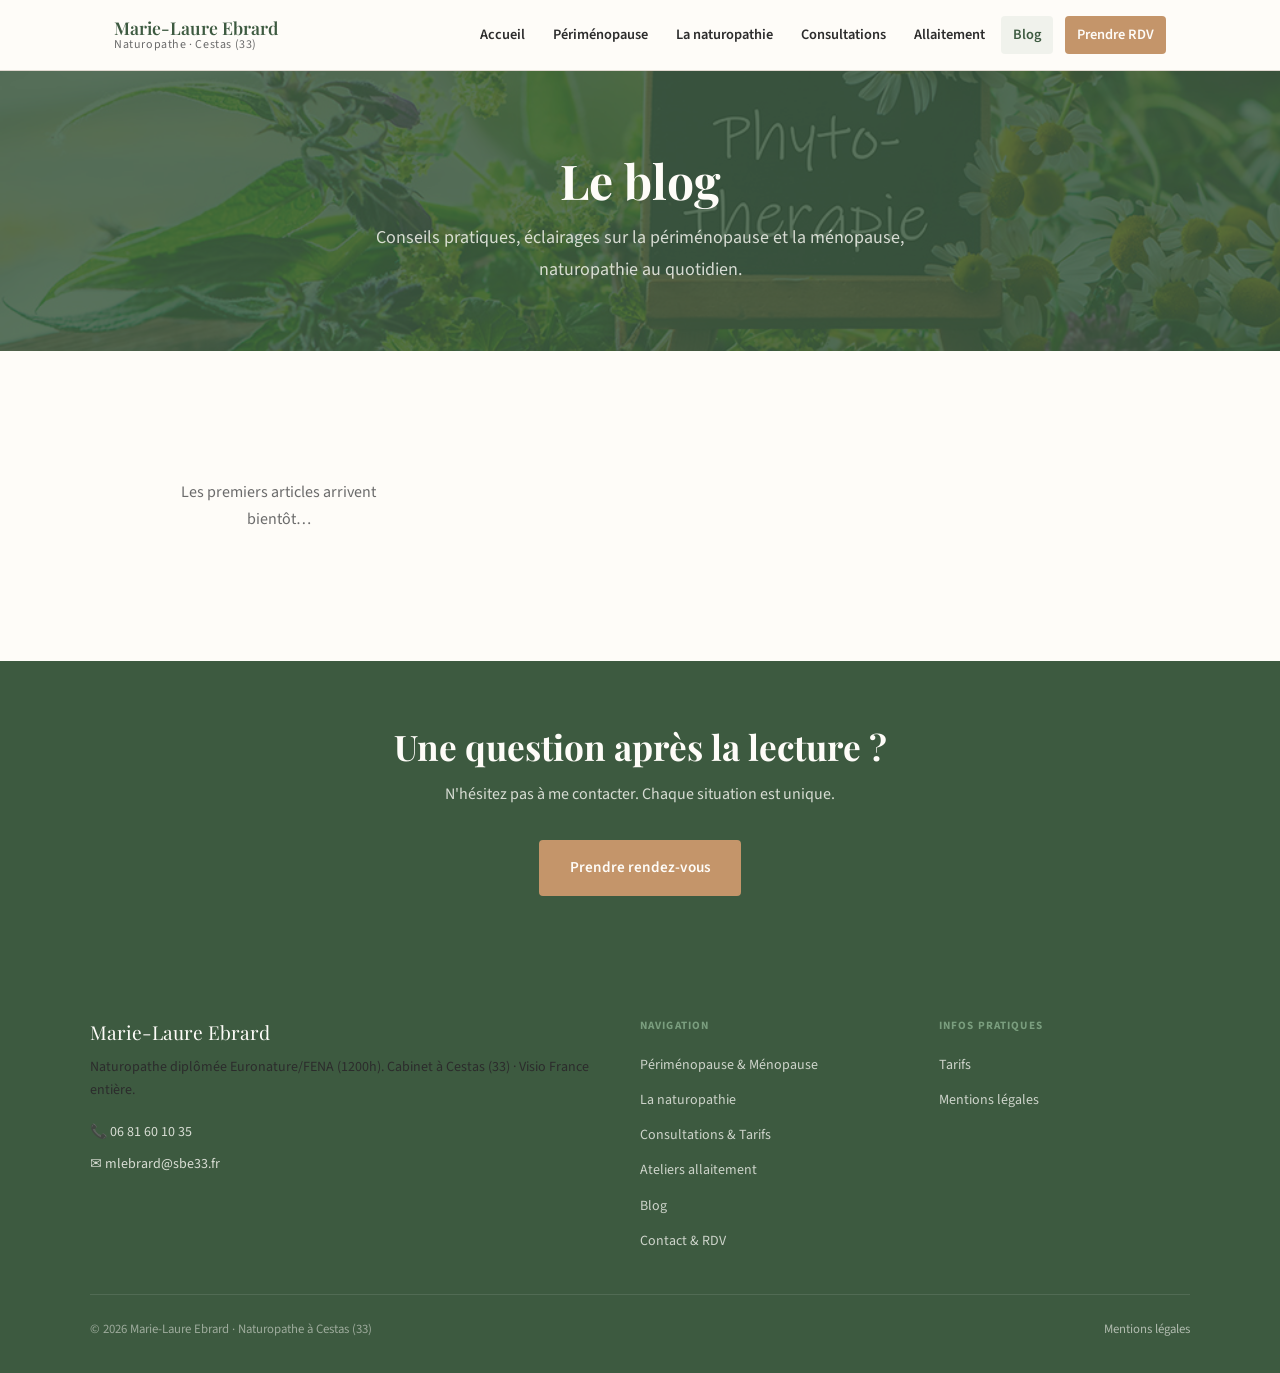
==== blog/index.html @ 002c346e "feat: construction complète du site — 8 pages + design system - Design system CSS : palette vert sau" ====
<!DOCTYPE html>
<html lang="fr">
<head>
  <meta charset="UTF-8">
  <meta name="viewport" content="width=device-width, initial-scale=1.0">
  <title>Blog — Naturopathie, périménopause &amp; ménopause — Marie-Laure Ebrard</title>
  <meta name="description" content="Articles de naturopathie sur la périménopause, la ménopause, l'alimentation, le sommeil et le bien-être hormonal. Par Marie-Laure Ebrard, naturopathe à Cestas (33).">
  <link rel="preconnect" href="https://fonts.googleapis.com">
  <link rel="preconnect" href="https://fonts.gstatic.com" crossorigin>
  <link href="https://fonts.googleapis.com/css2?family=Playfair+Display:ital,wght@0,400;0,600;1,400&family=Source+Sans+3:wght@300;400;600&display=swap" rel="stylesheet">
  <link rel="stylesheet" href="../assets/css/style.css">
  <style>
    .blog-grid {
      display: grid;
      grid-template-columns: repeat(auto-fill, minmax(320px, 1fr));
      gap: 2rem;
    }
    .article-carte {
      background: var(--blanc-casse);
      border-radius: var(--rayon);
      overflow: hidden;
      box-shadow: var(--ombre);
      transition: box-shadow 0.2s, transform 0.2s;
      display: flex;
      flex-direction: column;
    }
    .article-carte:hover { box-shadow: var(--ombre-forte); transform: translateY(-3px); }
    .article-carte-image {
      width: 100%; height: 200px;
      object-fit: cover;
      background-color: var(--beige-fond);
    }
    .article-carte-corps {
      padding: 1.5rem;
      display: flex;
      flex-direction: column;
      flex: 1;
    }
    .article-tags { display: flex; flex-wrap: wrap; gap: 0.4rem; margin-bottom: 0.75rem; }
    .article-tag {
      background: rgba(122,158,126,0.15);
      color: var(--vert-fonce);
      font-size: 0.7rem;
      font-weight: 700;
      letter-spacing: 0.08em;
      text-transform: uppercase;
      padding: 0.2rem 0.6rem;
      border-radius: 20px;
    }
    .article-carte h3 { font-size: 1.1rem; margin-bottom: 0.5rem; }
    .article-carte h3 a { color: var(--vert-fonce); transition: color 0.15s; }
    .article-carte h3 a:hover { color: var(--accent); }
    .article-date { font-size: 0.8rem; color: var(--texte-secondaire); margin-bottom: 0.75rem; }
    .article-resume { font-size: 0.9rem; color: var(--texte-secondaire); flex: 1; margin-bottom: 1.25rem; }
    .article-carte .btn { align-self: flex-start; }
    #blog-vide { text-align: center; padding: 3rem; color: var(--texte-secondaire); }
  </style>
</head>
<body>

  <header class="site-header">
    <div class="header-inner">
      <a href="../index.html" class="logo">
        <span class="logo-nom">Marie-Laure Ebrard</span>
        <span class="logo-titre">Naturopathe · Cestas (33)</span>
      </a>
      <button class="menu-toggle" aria-label="Ouvrir le menu" aria-expanded="false">
        <span></span><span></span><span></span>
      </button>
      <nav class="nav-principale" aria-label="Navigation principale">
        <a href="../index.html">Accueil</a>
        <a href="../menopause.html">Périménopause</a>
        <a href="../naturopathie.html">La naturopathie</a>
        <a href="../consultations.html">Consultations</a>
        <a href="../allaitement.html">Allaitement</a>
        <a href="index.html">Blog</a>
        <a href="../contact.html" class="nav-rdv">Prendre RDV</a>
      </nav>
    </div>
  </header>

  <div class="page-hero">
    <div class="page-hero-contenu">
      <h1>Le blog</h1>
      <p class="lead">Conseils pratiques, éclairages sur la périménopause et la ménopause, naturopathie au quotidien.</p>
    </div>
  </div>

  <section class="bg-blanc">
    <div class="container">
      <div id="articles-liste" class="blog-grid">
        <div id="blog-vide">Chargement des articles…</div>
      </div>
    </div>
  </section>

  <div class="bandeau-rdv">
    <div class="container" style="text-align: center;">
      <h2>Une question après la lecture ?</h2>
      <p>N'hésitez pas à me contacter. Chaque situation est unique.</p>
      <div class="bandeau-actions">
        <a href="../contact.html" class="btn btn-primaire">Prendre rendez-vous</a>
      </div>
    </div>
  </div>

  <footer class="site-footer">
    <div class="footer-inner">
      <div>
        <div class="footer-logo-nom">Marie-Laure Ebrard</div>
        <p class="footer-desc">Naturopathe diplômée Euronature/FENA (1200h). Cabinet à Cestas (33) · Visio France entière.</p>
        <div class="footer-contact">
          <a href="tel:+33681601035">📞 06 81 60 10 35</a>
          <a href="mailto:mlebrard@sbe33.fr">✉ mlebrard@sbe33.fr</a>
        </div>
      </div>
      <div>
        <div class="footer-titre">Navigation</div>
        <ul class="footer-liens">
          <li><a href="../menopause.html">Périménopause &amp; Ménopause</a></li>
          <li><a href="../naturopathie.html">La naturopathie</a></li>
          <li><a href="../consultations.html">Consultations &amp; Tarifs</a></li>
          <li><a href="../allaitement.html">Ateliers allaitement</a></li>
          <li><a href="index.html">Blog</a></li>
          <li><a href="../contact.html">Contact &amp; RDV</a></li>
        </ul>
      </div>
      <div>
        <div class="footer-titre">Infos pratiques</div>
        <ul class="footer-liens">
          <li><a href="../consultations.html">Tarifs</a></li>
          <li><a href="../mentions-legales.html">Mentions légales</a></li>
        </ul>
      </div>
    </div>
    <div class="footer-bas">
      <span>© 2026 Marie-Laure Ebrard · Naturopathe à Cestas (33)</span>
      <a href="../mentions-legales.html">Mentions légales</a>
    </div>
  </footer>

  <script src="../assets/js/main.js"></script>
  <script>
    // Chargement dynamique des articles depuis articles.json
    fetch('articles.json')
      .then(r => r.json())
      .then(articles => {
        const liste = document.getElementById('articles-liste');
        if (!articles.length) {
          liste.innerHTML = '<div id="blog-vide">Les premiers articles arrivent bientôt…</div>';
          return;
        }
        // Trier du plus récent au plus ancien
        articles.sort((a, b) => new Date(b.date) - new Date(a.date));
        liste.innerHTML = articles.map(a => `
          <article class="article-carte">
            ${a.image ? `<img src="../${a.image}" alt="${a.title}" class="article-carte-image" loading="lazy">` : '<div class="article-carte-image"></div>'}
            <div class="article-carte-corps">
              <div class="article-tags">
                ${(a.tags || []).map(t => `<span class="article-tag">${t}</span>`).join('')}
              </div>
              <h3><a href="${a.slug}.html">${a.title}</a></h3>
              <div class="article-date">${new Date(a.date).toLocaleDateString('fr-FR', {day:'numeric', month:'long', year:'numeric'})}</div>
              <p class="article-resume">${a.summary}</p>
              <a href="${a.slug}.html" class="btn btn-secondaire">Lire l'article</a>
            </div>
          </article>
        `).join('');
      })
      .catch(() => {
        document.getElementById('articles-liste').innerHTML =
          '<div id="blog-vide">Les premiers articles arrivent bientôt…</div>';
      });
  </script>
</body>
</html>
---- assets/css/style.css ----
/* ================================================
   MARIE-LAURE EBRARD — NATUROPATHE
   Design system global
   ================================================ */

/* ---- Variables ---- */
:root {
  --vert-sauge:     #7A9E7E;
  --vert-fonce:     #3D5A40;
  --beige-fond:     #F5F0EB;
  --blanc-casse:    #FEFCF8;
  --texte-principal:#2C2C2C;
  --texte-secondaire:#6B6B6B;
  --accent:         #C4956A;
  --accent-hover:   #b07e55;
  --bordure:        #E0D8D0;

  --font-titre: 'Playfair Display', Georgia, serif;
  --font-corps:  'Source Sans 3', system-ui, sans-serif;

  --rayon: 4px;
  --ombre: 0 4px 24px rgba(61,90,64,0.08);
  --ombre-forte: 0 8px 40px rgba(61,90,64,0.14);

  --max-largeur: 1100px;
  --padding-section: 5rem 1.5rem;
}

/* ---- Reset ---- */
*, *::before, *::after { box-sizing: border-box; margin: 0; padding: 0; }
html { scroll-behavior: smooth; }
img { display: block; max-width: 100%; height: auto; }
a { color: inherit; text-decoration: none; }
ul { list-style: none; }

/* ---- Base ---- */
body {
  background-color: var(--beige-fond);
  color: var(--texte-principal);
  font-family: var(--font-corps);
  font-size: 1rem;
  line-height: 1.7;
}

/* ---- Typographie ---- */
h1, h2, h3, h4 {
  font-family: var(--font-titre);
  line-height: 1.25;
  color: var(--vert-fonce);
}
h1 { font-size: clamp(2rem, 5vw, 3rem); }
h2 { font-size: clamp(1.6rem, 3.5vw, 2.2rem); }
h3 { font-size: clamp(1.2rem, 2.5vw, 1.6rem); }
h4 { font-size: 1.1rem; }

p { margin-bottom: 1rem; color: var(--texte-principal); }
p:last-child { margin-bottom: 0; }

.lead {
  font-size: 1.125rem;
  color: var(--texte-secondaire);
  line-height: 1.8;
}

/* ---- Layout ---- */
.container {
  max-width: var(--max-largeur);
  margin: 0 auto;
  padding: 0 1.5rem;
}

section { padding: var(--padding-section); }

.section-titre {
  text-align: center;
  margin-bottom: 3rem;
}
.section-titre h2 { margin-bottom: 0.75rem; }
.section-titre p { color: var(--texte-secondaire); max-width: 560px; margin: 0 auto; }

.divider {
  width: 48px;
  height: 3px;
  background: var(--accent);
  margin: 1rem auto 0;
  border-radius: 2px;
}
.divider-left { margin-left: 0; }

/* ---- Boutons ---- */
.btn {
  display: inline-flex;
  align-items: center;
  gap: 0.5rem;
  padding: 0.8rem 1.8rem;
  border-radius: var(--rayon);
  font-family: var(--font-corps);
  font-size: 0.95rem;
  font-weight: 600;
  cursor: pointer;
  transition: background-color 0.2s, color 0.2s, border-color 0.2s;
  border: 2px solid transparent;
}
.btn-primaire {
  background-color: var(--accent);
  color: var(--blanc-casse);
  border-color: var(--accent);
}
.btn-primaire:hover {
  background-color: var(--accent-hover);
  border-color: var(--accent-hover);
}
.btn-secondaire {
  background-color: transparent;
  color: var(--vert-fonce);
  border-color: var(--vert-sauge);
}
.btn-secondaire:hover {
  background-color: var(--vert-sauge);
  color: var(--blanc-casse);
}
.btn-blanc {
  background-color: var(--blanc-casse);
  color: var(--vert-fonce);
  border-color: var(--blanc-casse);
}
.btn-blanc:hover {
  background-color: transparent;
  color: var(--blanc-casse);
  border-color: var(--blanc-casse);
}

/* ---- Header / Nav ---- */
.site-header {
  position: fixed;
  top: 0; left: 0; right: 0;
  z-index: 100;
  background-color: var(--blanc-casse);
  border-bottom: 1px solid var(--bordure);
  transition: box-shadow 0.2s;
}
.site-header.scrolled { box-shadow: var(--ombre); }

.header-inner {
  display: flex;
  align-items: center;
  justify-content: space-between;
  height: 70px;
  max-width: var(--max-largeur);
  margin: 0 auto;
  padding: 0 1.5rem;
}

.logo {
  display: flex;
  flex-direction: column;
  line-height: 1.2;
}
.logo-nom {
  font-family: var(--font-titre);
  font-size: 1.1rem;
  font-weight: 600;
  color: var(--vert-fonce);
}
.logo-titre {
  font-size: 0.75rem;
  color: var(--texte-secondaire);
  letter-spacing: 0.05em;
}

.nav-principale { display: flex; align-items: center; gap: 0.25rem; }
.nav-principale a {
  padding: 0.4rem 0.75rem;
  font-size: 0.9rem;
  font-weight: 600;
  color: var(--texte-principal);
  border-radius: var(--rayon);
  transition: color 0.15s, background-color 0.15s;
}
.nav-principale a:hover,
.nav-principale a.active { color: var(--vert-fonce); background-color: rgba(122,158,126,0.1); }
.nav-principale a.nav-rdv {
  background-color: var(--accent);
  color: var(--blanc-casse);
  margin-left: 0.5rem;
}
.nav-principale a.nav-rdv:hover { background-color: var(--accent-hover); }

.menu-toggle {
  display: none;
  flex-direction: column;
  gap: 5px;
  background: none;
  border: none;
  cursor: pointer;
  padding: 0.5rem;
}
.menu-toggle span {
  display: block;
  width: 24px;
  height: 2px;
  background-color: var(--vert-fonce);
  transition: transform 0.25s, opacity 0.25s;
}
.menu-toggle.ouvert span:nth-child(1) { transform: translateY(7px) rotate(45deg); }
.menu-toggle.ouvert span:nth-child(2) { opacity: 0; }
.menu-toggle.ouvert span:nth-child(3) { transform: translateY(-7px) rotate(-45deg); }

/* ---- Hero ---- */
.hero {
  position: relative;
  min-height: 92vh;
  display: flex;
  align-items: center;
  margin-top: 70px;
  overflow: hidden;
  background-color: var(--vert-fonce);
}
.hero-image {
  position: absolute;
  inset: 0;
  object-fit: cover;
  width: 100%;
  height: 100%;
  opacity: 0.35;
}
.hero-contenu {
  position: relative;
  z-index: 1;
  max-width: var(--max-largeur);
  margin: 0 auto;
  padding: 4rem 1.5rem;
  color: var(--blanc-casse);
}
.hero-badge {
  display: inline-block;
  background-color: rgba(196,149,106,0.85);
  color: var(--blanc-casse);
  font-size: 0.75rem;
  font-weight: 600;
  letter-spacing: 0.12em;
  text-transform: uppercase;
  padding: 0.35rem 1rem;
  border-radius: 20px;
  margin-bottom: 1.5rem;
}
.hero-contenu h1 {
  color: var(--blanc-casse);
  margin-bottom: 1.25rem;
  max-width: 680px;
}
.hero-contenu .lead {
  color: rgba(254,252,248,0.85);
  max-width: 560px;
  margin-bottom: 2rem;
}
.hero-localisation {
  display: flex;
  align-items: center;
  gap: 0.5rem;
  color: rgba(254,252,248,0.7);
  font-size: 0.9rem;
  margin-bottom: 2.5rem;
}
.hero-localisation::before { content: '📍'; font-size: 1rem; }
.hero-actions { display: flex; flex-wrap: wrap; gap: 1rem; }

/* ---- Section alternée fond ---- */
.bg-blanc { background-color: var(--blanc-casse); }
.bg-beige { background-color: var(--beige-fond); }
.bg-vert  { background-color: var(--vert-fonce); color: var(--blanc-casse); }
.bg-vert h2, .bg-vert h3, .bg-vert p { color: var(--blanc-casse); }

/* ---- Cartes spécialisations ---- */
.cartes-grid {
  display: grid;
  grid-template-columns: repeat(auto-fit, minmax(300px, 1fr));
  gap: 2rem;
}
.carte {
  background: var(--blanc-casse);
  border-radius: var(--rayon);
  overflow: hidden;
  box-shadow: var(--ombre);
  transition: box-shadow 0.2s, transform 0.2s;
}
.carte:hover { box-shadow: var(--ombre-forte); transform: translateY(-3px); }
.carte-image {
  width: 100%;
  height: 220px;
  object-fit: cover;
}
.carte-corps {
  padding: 1.75rem;
}
.carte-badge {
  display: inline-block;
  background-color: rgba(122,158,126,0.15);
  color: var(--vert-fonce);
  font-size: 0.7rem;
  font-weight: 700;
  letter-spacing: 0.1em;
  text-transform: uppercase;
  padding: 0.25rem 0.75rem;
  border-radius: 20px;
  margin-bottom: 1rem;
}
.carte-corps h3 { margin-bottom: 0.75rem; }
.carte-corps p { color: var(--texte-secondaire); margin-bottom: 1.25rem; }

/* ---- Section approche (icônes) ---- */
.approche-grid {
  display: grid;
  grid-template-columns: repeat(auto-fit, minmax(220px, 1fr));
  gap: 2rem;
  text-align: center;
}
.approche-item { padding: 1.5rem 1rem; }
.approche-icone {
  font-size: 2.5rem;
  margin-bottom: 1rem;
  display: block;
}
.approche-item h3 { font-size: 1.1rem; margin-bottom: 0.5rem; }
.approche-item p { font-size: 0.925rem; color: var(--texte-secondaire); }

/* ---- Section ML portrait ---- */
.portrait-grid {
  display: grid;
  grid-template-columns: 1fr 1fr;
  gap: 4rem;
  align-items: center;
}
.portrait-image-wrap { position: relative; }
.portrait-image {
  width: 100%;
  border-radius: var(--rayon);
  box-shadow: var(--ombre-forte);
  object-fit: cover;
  max-height: 520px;
}
.portrait-accent {
  position: absolute;
  top: -1rem; left: -1rem;
  width: 80px; height: 80px;
  border-radius: 50%;
  background-color: var(--accent);
  opacity: 0.15;
  z-index: -1;
}
.portrait-texte blockquote {
  font-family: var(--font-titre);
  font-size: 1.3rem;
  font-style: italic;
  color: var(--vert-fonce);
  border-left: 3px solid var(--accent);
  padding-left: 1.25rem;
  margin: 1.5rem 0;
  line-height: 1.6;
}
.formations-liste {
  margin-top: 1.25rem;
  display: flex;
  flex-direction: column;
  gap: 0.5rem;
}
.formations-liste li {
  display: flex;
  align-items: flex-start;
  gap: 0.6rem;
  font-size: 0.9rem;
  color: var(--texte-secondaire);
}
.formations-liste li::before {
  content: '✓';
  color: var(--vert-sauge);
  font-weight: 700;
  flex-shrink: 0;
  margin-top: 0.1rem;
}

/* ---- Bandeau CTA ---- */
.bandeau-rdv {
  background-color: var(--vert-fonce);
  padding: 4rem 1.5rem;
  text-align: center;
}
.bandeau-rdv h2, .bandeau-rdv p { color: var(--blanc-casse); }
.bandeau-rdv h2 { margin-bottom: 0.75rem; }
.bandeau-rdv p { color: rgba(254,252,248,0.8); margin-bottom: 2rem; }
.bandeau-actions { display: flex; flex-wrap: wrap; justify-content: center; gap: 1rem; }

/* ---- Page hero (pages internes) ---- */
.page-hero {
  margin-top: 70px;
  padding: 5rem 1.5rem 4rem;
  background-color: var(--vert-fonce);
  text-align: center;
  position: relative;
  overflow: hidden;
}
.page-hero::before {
  content: '';
  position: absolute;
  inset: 0;
  background: url('../images/phytotherapie.jpg') center/cover no-repeat;
  opacity: 0.15;
}
.page-hero-contenu { position: relative; z-index: 1; }
.page-hero h1 { color: var(--blanc-casse); margin-bottom: 0.75rem; }
.page-hero .lead { color: rgba(254,252,248,0.8); max-width: 560px; margin: 0 auto; }

/* ---- Tarifs ---- */
.tarifs-grid {
  display: grid;
  grid-template-columns: repeat(auto-fit, minmax(260px, 1fr));
  gap: 1.5rem;
}
.tarif-carte {
  background: var(--blanc-casse);
  border: 1px solid var(--bordure);
  border-radius: var(--rayon);
  padding: 1.75rem;
  position: relative;
}
.tarif-carte.mise-en-avant {
  border-color: var(--vert-sauge);
  border-width: 2px;
}
.tarif-badge {
  display: inline-block;
  background-color: var(--vert-sauge);
  color: var(--blanc-casse);
  font-size: 0.7rem;
  font-weight: 700;
  letter-spacing: 0.1em;
  text-transform: uppercase;
  padding: 0.2rem 0.7rem;
  border-radius: 20px;
  margin-bottom: 1rem;
}
.tarif-carte h3 { font-size: 1.1rem; margin-bottom: 0.25rem; }
.tarif-duree { font-size: 0.85rem; color: var(--texte-secondaire); margin-bottom: 1rem; }
.tarif-prix { font-size: 2rem; font-weight: 700; color: var(--vert-fonce); font-family: var(--font-titre); }
.tarif-prix span { font-size: 1rem; color: var(--texte-secondaire); font-family: var(--font-corps); font-weight: 400; }
.tarif-description { font-size: 0.875rem; color: var(--texte-secondaire); margin-top: 0.75rem; }

/* ---- Note déonto ---- */
.note-deonto {
  background-color: rgba(122,158,126,0.1);
  border-left: 3px solid var(--vert-sauge);
  border-radius: 0 var(--rayon) var(--rayon) 0;
  padding: 1rem 1.25rem;
  font-size: 0.9rem;
  color: var(--vert-fonce);
  margin: 2rem 0;
}

/* ---- Footer ---- */
.site-footer {
  background-color: var(--vert-fonce);
  color: rgba(254,252,248,0.8);
  padding: 3.5rem 1.5rem 2rem;
}
.footer-inner {
  display: grid;
  grid-template-columns: 2fr 1fr 1fr;
  gap: 3rem;
  max-width: var(--max-largeur);
  margin: 0 auto 2.5rem;
}
.footer-logo-nom {
  font-family: var(--font-titre);
  font-size: 1.2rem;
  color: var(--blanc-casse);
  margin-bottom: 0.5rem;
}
.footer-desc { font-size: 0.875rem; margin-bottom: 1.25rem; line-height: 1.6; }
.footer-contact a {
  display: flex;
  align-items: center;
  gap: 0.5rem;
  font-size: 0.875rem;
  color: rgba(254,252,248,0.8);
  margin-bottom: 0.5rem;
  transition: color 0.15s;
}
.footer-contact a:hover { color: var(--blanc-casse); }
.footer-titre {
  font-family: var(--font-corps);
  font-size: 0.7rem;
  font-weight: 700;
  letter-spacing: 0.1em;
  text-transform: uppercase;
  color: var(--vert-sauge);
  margin-bottom: 1rem;
}
.footer-liens { display: flex; flex-direction: column; gap: 0.5rem; }
.footer-liens a {
  font-size: 0.875rem;
  color: rgba(254,252,248,0.75);
  transition: color 0.15s;
}
.footer-liens a:hover { color: var(--blanc-casse); }
.footer-bas {
  max-width: var(--max-largeur);
  margin: 0 auto;
  padding-top: 1.5rem;
  border-top: 1px solid rgba(254,252,248,0.1);
  display: flex;
  justify-content: space-between;
  align-items: center;
  flex-wrap: wrap;
  gap: 1rem;
  font-size: 0.8rem;
  color: rgba(254,252,248,0.5);
}
.footer-bas a { color: rgba(254,252,248,0.6); transition: color 0.15s; }
.footer-bas a:hover { color: var(--blanc-casse); }

/* ---- Responsive ---- */
@media (max-width: 900px) {
  .portrait-grid { grid-template-columns: 1fr; gap: 2.5rem; }
  .portrait-image-wrap { max-width: 420px; }
  .footer-inner { grid-template-columns: 1fr 1fr; }
}

@media (max-width: 700px) {
  :root { --padding-section: 3.5rem 1.25rem; }
  .nav-principale {
    display: none;
    position: fixed;
    top: 70px; left: 0; right: 0;
    background: var(--blanc-casse);
    flex-direction: column;
    align-items: stretch;
    padding: 1rem 1.5rem 1.5rem;
    border-bottom: 1px solid var(--bordure);
    box-shadow: var(--ombre);
    gap: 0.25rem;
  }
  .nav-principale.ouverte { display: flex; }
  .nav-principale a { padding: 0.75rem 1rem; font-size: 1rem; }
  .nav-principale a.nav-rdv { text-align: center; margin-left: 0; margin-top: 0.5rem; }
  .menu-toggle { display: flex; }
  .hero { min-height: 85vh; }
  .hero-actions { flex-direction: column; align-items: flex-start; }
  .footer-inner { grid-template-columns: 1fr; gap: 2rem; }
  .footer-bas { flex-direction: column; text-align: center; }
  .tarifs-grid { grid-template-columns: 1fr; }
}
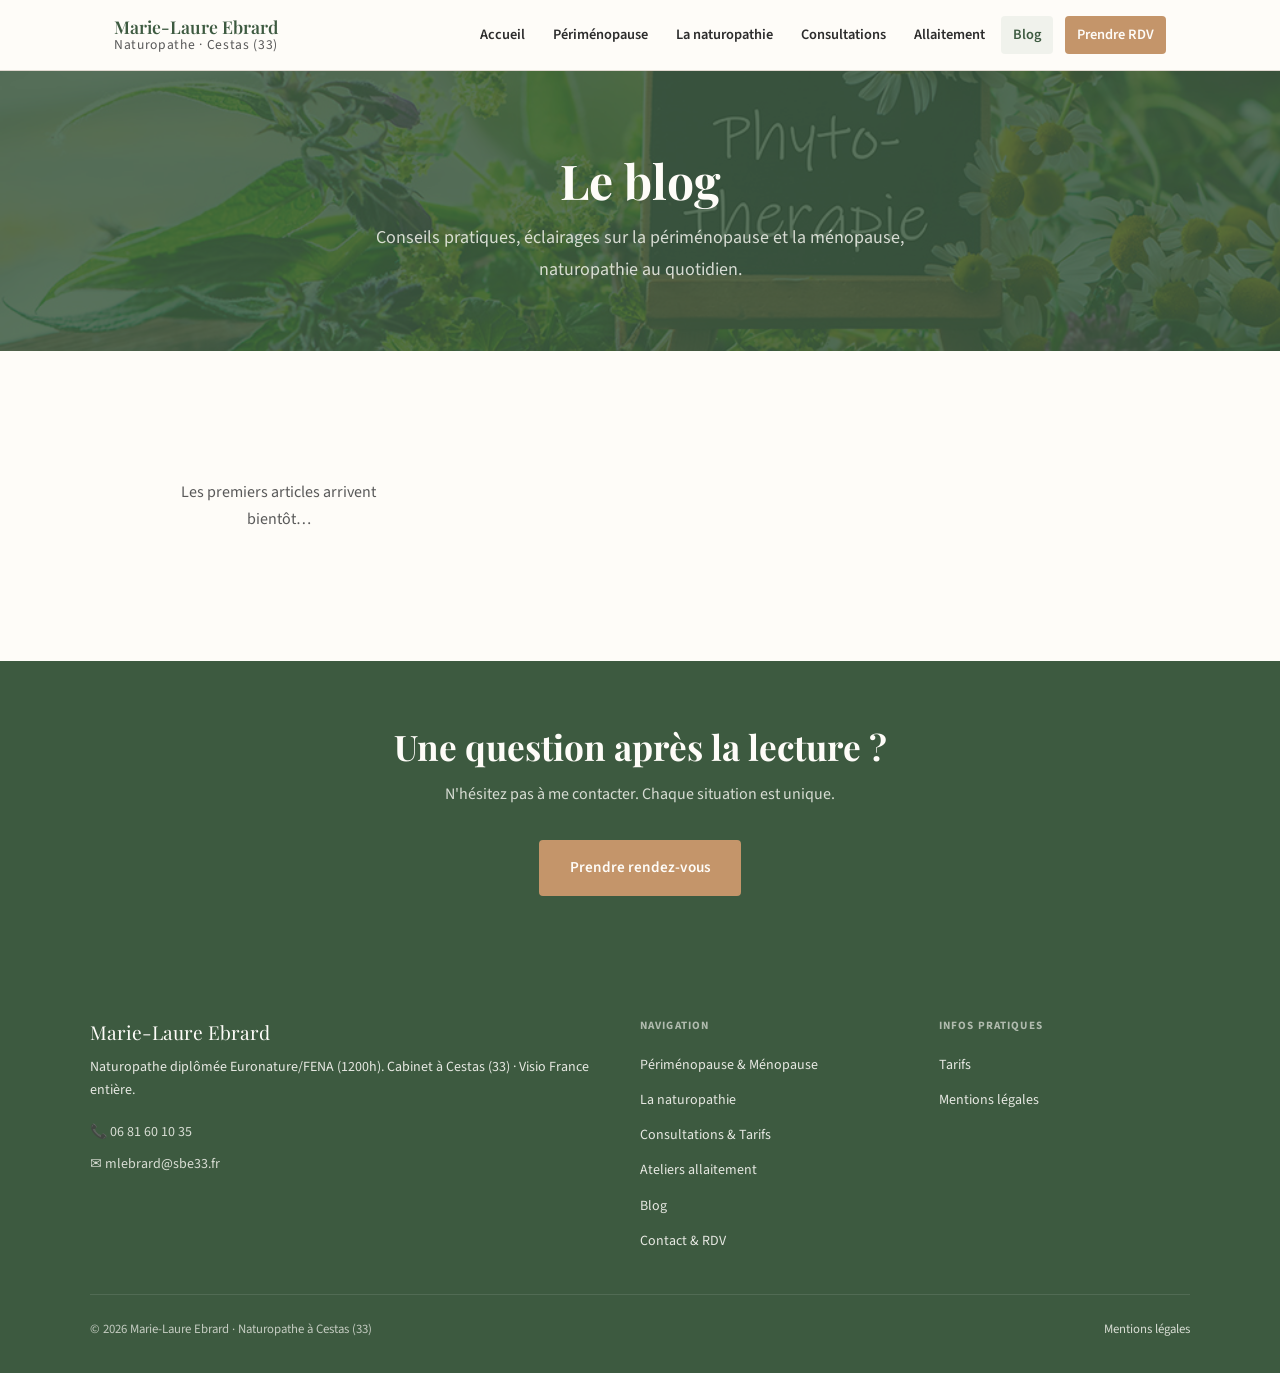
==== commit 2bf1211c: "fix: cache-busting CSS v=20260409 sur toutes les pages HTML Le CSS etait mis en cache 1 mois par le " ====
--- a/blog/index.html
+++ b/blog/index.html
@@ -8,7 +8,7 @@
   <link rel="preconnect" href="https://fonts.googleapis.com">
   <link rel="preconnect" href="https://fonts.gstatic.com" crossorigin>
   <link href="https://fonts.googleapis.com/css2?family=Playfair+Display:ital,wght@0,400;0,600;1,400&family=Source+Sans+3:wght@300;400;600&display=swap" rel="stylesheet">
-  <link rel="stylesheet" href="../assets/css/style.css">
+  <link rel="stylesheet" href="../assets/css/style.css?v=20260409">
   <style>
     .blog-grid {
       display: grid;
@@ -96,7 +96,7 @@
 
   <div class="bandeau-rdv">
     <div class="container" style="text-align: center;">
-      <h2>Une question après la lecture ?</h2>
+      <h2>Une question après la lecture&nbsp;?</h2>
       <p>N'hésitez pas à me contacter. Chaque situation est unique.</p>
       <div class="bandeau-actions">
         <a href="../contact.html" class="btn btn-primaire">Prendre rendez-vous</a>
--- a/assets/css/style.css
+++ b/assets/css/style.css
@@ -10,7 +10,7 @@
   --beige-fond:     #F5F0EB;
   --blanc-casse:    #FEFCF8;
   --texte-principal:#2C2C2C;
-  --texte-secondaire:#6B6B6B;
+  --texte-secondaire:#595959;
   --accent:         #C4956A;
   --accent-hover:   #b07e55;
   --bordure:        #E0D8D0;
@@ -116,8 +116,9 @@
   border-color: var(--vert-sauge);
 }
 .btn-secondaire:hover {
-  background-color: var(--vert-sauge);
-  color: var(--blanc-casse);
+  background-color: var(--vert-fonce);
+  color: var(--blanc-casse);
+  border-color: var(--vert-fonce);
 }
 .btn-blanc {
   background-color: var(--blanc-casse);
@@ -128,6 +129,10 @@
   background-color: transparent;
   color: var(--blanc-casse);
   border-color: var(--blanc-casse);
+}
+.btn:focus-visible {
+  outline: 2px solid var(--accent);
+  outline-offset: 3px;
 }
 
 /* ---- Header / Nav ---- */
@@ -163,7 +168,7 @@
   color: var(--vert-fonce);
 }
 .logo-titre {
-  font-size: 0.75rem;
+  font-size: 0.85rem;
   color: var(--texte-secondaire);
   letter-spacing: 0.05em;
 }
@@ -179,6 +184,7 @@
 }
 .nav-principale a:hover,
 .nav-principale a.active { color: var(--vert-fonce); background-color: rgba(122,158,126,0.1); }
+.nav-principale a:focus-visible { outline: 2px solid var(--accent); outline-offset: 2px; }
 .nav-principale a.nav-rdv {
   background-color: var(--accent);
   color: var(--blanc-casse);
@@ -271,6 +277,20 @@
 .bg-vert  { background-color: var(--vert-fonce); color: var(--blanc-casse); }
 .bg-vert h2, .bg-vert h3, .bg-vert p { color: var(--blanc-casse); }
 
+/* Texte forcé en clair sur toutes les zones à fond vert foncé */
+.hero-contenu p,
+.hero-contenu h1,
+.page-hero p,
+.page-hero h1,
+.page-hero h2,
+.bandeau-rdv p,
+.bandeau-rdv h2,
+.site-footer p,
+.site-footer h2,
+.site-footer h3 {
+  color: rgba(254,252,248,0.88);
+}
+
 /* ---- Cartes spécialisations ---- */
 .cartes-grid {
   display: grid;
@@ -297,7 +317,7 @@
   display: inline-block;
   background-color: rgba(122,158,126,0.15);
   color: var(--vert-fonce);
-  font-size: 0.7rem;
+  font-size: 0.8rem;
   font-weight: 700;
   letter-spacing: 0.1em;
   text-transform: uppercase;
@@ -429,9 +449,9 @@
 }
 .tarif-badge {
   display: inline-block;
-  background-color: var(--vert-sauge);
-  color: var(--blanc-casse);
-  font-size: 0.7rem;
+  background-color: var(--vert-fonce);
+  color: var(--blanc-casse);
+  font-size: 0.8rem;
   font-weight: 700;
   letter-spacing: 0.1em;
   text-transform: uppercase;
@@ -492,13 +512,13 @@
   font-weight: 700;
   letter-spacing: 0.1em;
   text-transform: uppercase;
-  color: var(--vert-sauge);
+  color: rgba(254,252,248,0.6);
   margin-bottom: 1rem;
 }
 .footer-liens { display: flex; flex-direction: column; gap: 0.5rem; }
 .footer-liens a {
   font-size: 0.875rem;
-  color: rgba(254,252,248,0.75);
+  color: rgba(254,252,248,0.88);
   transition: color 0.15s;
 }
 .footer-liens a:hover { color: var(--blanc-casse); }
@@ -513,9 +533,9 @@
   flex-wrap: wrap;
   gap: 1rem;
   font-size: 0.8rem;
-  color: rgba(254,252,248,0.5);
-}
-.footer-bas a { color: rgba(254,252,248,0.6); transition: color 0.15s; }
+  color: rgba(254,252,248,0.7);
+}
+.footer-bas a { color: rgba(254,252,248,0.8); transition: color 0.15s; }
 .footer-bas a:hover { color: var(--blanc-casse); }
 
 /* ---- Responsive ---- */
@@ -539,8 +559,8 @@
     box-shadow: var(--ombre);
     gap: 0.25rem;
   }
-  .nav-principale.ouverte { display: flex; }
-  .nav-principale a { padding: 0.75rem 1rem; font-size: 1rem; }
+  .nav-principale.ouverte { display: flex; max-height: 75vh; overflow-y: auto; }
+  .nav-principale a { padding: 0.85rem 1rem; font-size: 1rem; min-height: 44px; display: flex; align-items: center; }
   .nav-principale a.nav-rdv { text-align: center; margin-left: 0; margin-top: 0.5rem; }
   .menu-toggle { display: flex; }
   .hero { min-height: 85vh; }
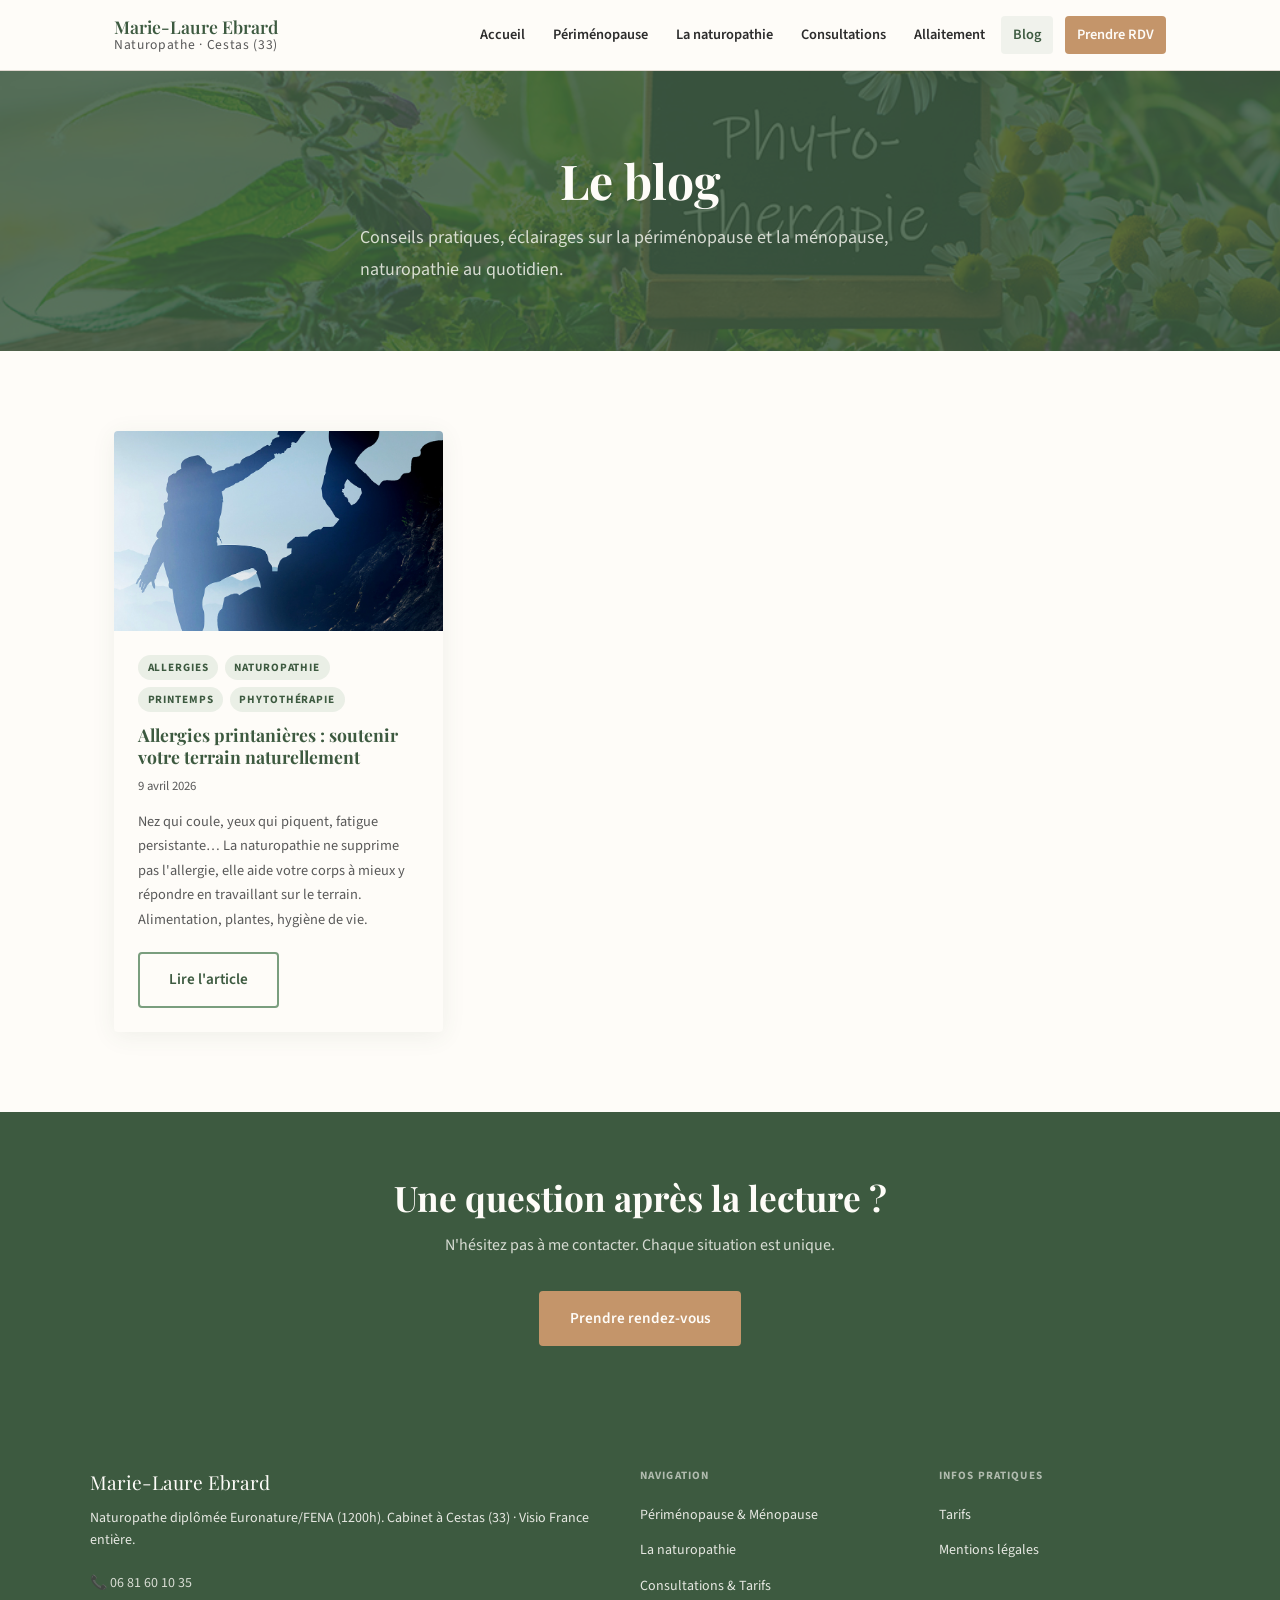
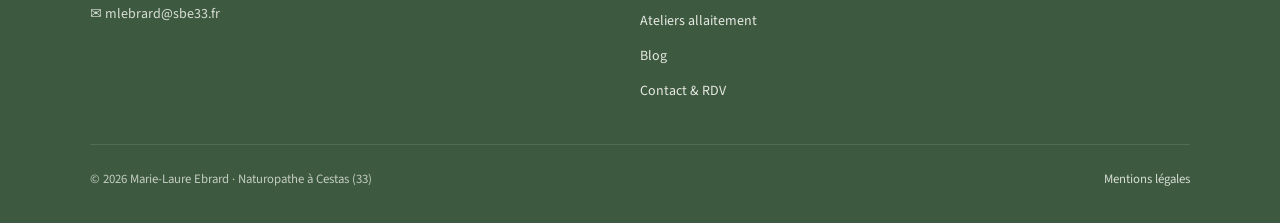
==== commit 84ecabbe: "fix: mobile, justification texte, image ménopause - CSS: justification du texte dans les zones de co" ====
--- a/blog/index.html
+++ b/blog/index.html
@@ -8,11 +8,11 @@
   <link rel="preconnect" href="https://fonts.googleapis.com">
   <link rel="preconnect" href="https://fonts.gstatic.com" crossorigin>
   <link href="https://fonts.googleapis.com/css2?family=Playfair+Display:ital,wght@0,400;0,600;1,400&family=Source+Sans+3:wght@300;400;600&display=swap" rel="stylesheet">
-  <link rel="stylesheet" href="../assets/css/style.css?v=20260409">
+  <link rel="stylesheet" href="../assets/css/style.css?v=20260410a">
   <style>
     .blog-grid {
       display: grid;
-      grid-template-columns: repeat(auto-fill, minmax(320px, 1fr));
+      grid-template-columns: repeat(auto-fill, minmax(min(300px, 100%), 1fr));
       gap: 2rem;
     }
     .article-carte {
--- a/assets/css/style.css
+++ b/assets/css/style.css
@@ -53,8 +53,21 @@
 h3 { font-size: clamp(1.2rem, 2.5vw, 1.6rem); }
 h4 { font-size: 1.1rem; }
 
-p { margin-bottom: 1rem; color: var(--texte-principal); }
+p { margin-bottom: 1rem; color: var(--texte-principal); text-align: justify; }
 p:last-child { margin-bottom: 0; }
+
+/* Zones où la justification ne s'applique pas */
+.section-titre p,
+.bandeau-rdv p { text-align: center; }
+
+.approche-item p,
+.carte-corps p,
+.lead,
+.tarif-description,
+.article-date,
+.article-resume,
+.footer-desc,
+.hero-localisation { text-align: left; }
 
 .lead {
   font-size: 1.125rem;
@@ -541,7 +554,7 @@
 /* ---- Responsive ---- */
 @media (max-width: 900px) {
   .portrait-grid { grid-template-columns: 1fr; gap: 2.5rem; }
-  .portrait-image-wrap { max-width: 420px; }
+  .portrait-image-wrap { max-width: 420px; margin: 0 auto; }
   .footer-inner { grid-template-columns: 1fr 1fr; }
 }
 
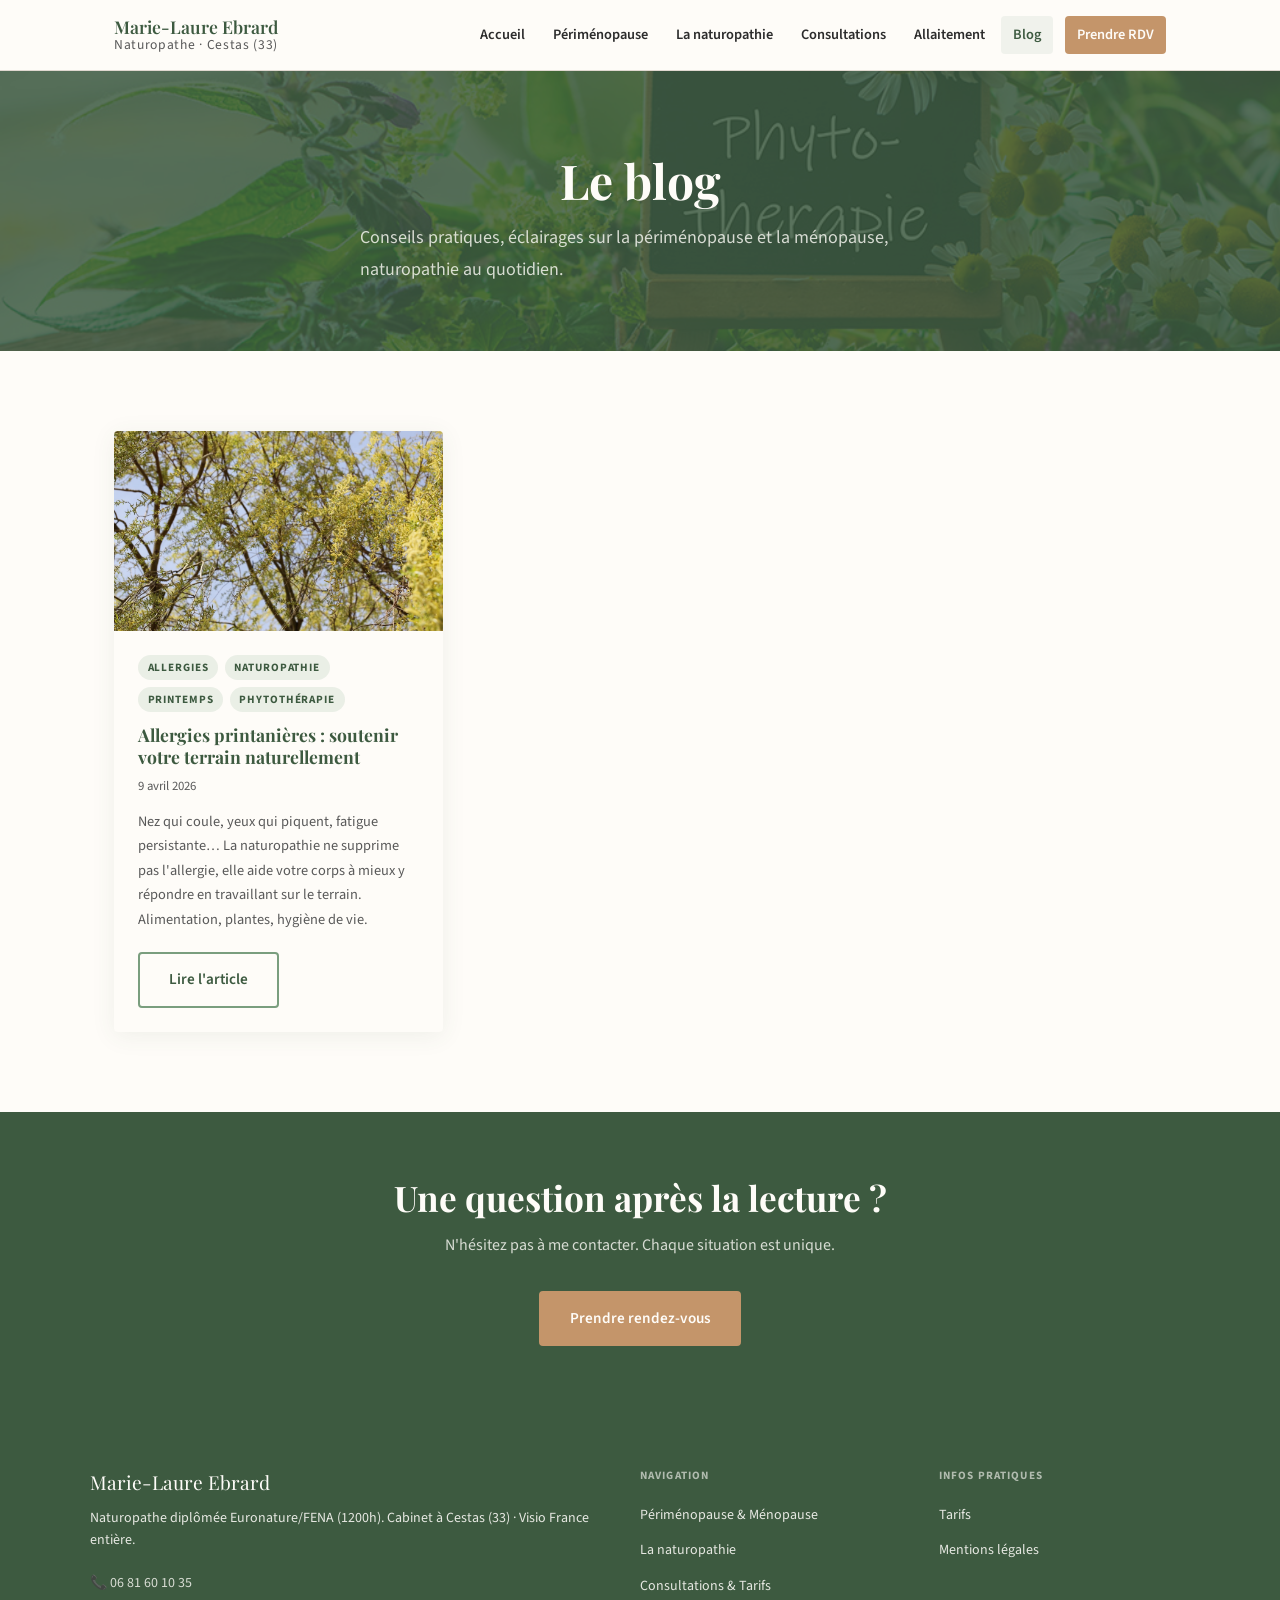
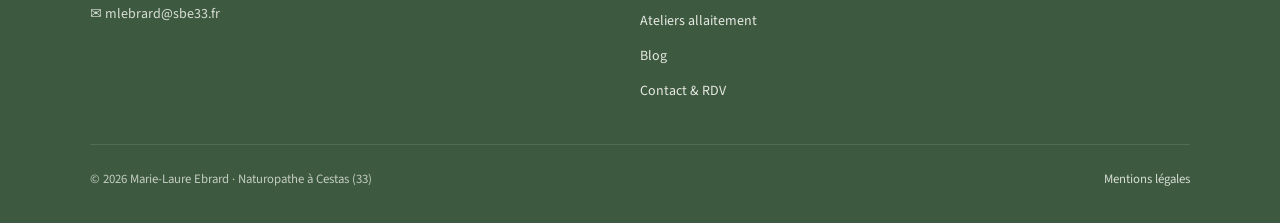
==== commit 2a96e37d: "seo: titles, canonical, og tags, schema.org et sitemap sur toutes les pages" ====
--- a/blog/index.html
+++ b/blog/index.html
@@ -3,8 +3,14 @@
 <head>
   <meta charset="UTF-8">
   <meta name="viewport" content="width=device-width, initial-scale=1.0">
-  <title>Blog — Naturopathie, périménopause &amp; ménopause — Marie-Laure Ebrard</title>
+  <title>Blog naturopathie &amp; ménopause — Marie-Laure Ebrard</title>
   <meta name="description" content="Articles de naturopathie sur la périménopause, la ménopause, l'alimentation, le sommeil et le bien-être hormonal. Par Marie-Laure Ebrard, naturopathe à Cestas (33).">
+  <link rel="canonical" href="https://www.mlebrard-naturopathe.fr/blog/">
+  <meta property="og:type" content="website">
+  <meta property="og:url" content="https://www.mlebrard-naturopathe.fr/blog/">
+  <meta property="og:title" content="Blog naturopathie & ménopause — Marie-Laure Ebrard">
+  <meta property="og:description" content="Articles de naturopathie sur la périménopause, la ménopause, l'alimentation, le sommeil et le bien-être hormonal. Par Marie-Laure Ebrard, naturopathe à Cestas (33).">
+  <meta property="og:image" content="https://www.mlebrard-naturopathe.fr/assets/images/ml-portrait.jpg">
   <link rel="preconnect" href="https://fonts.googleapis.com">
   <link rel="preconnect" href="https://fonts.gstatic.com" crossorigin>
   <link href="https://fonts.googleapis.com/css2?family=Playfair+Display:ital,wght@0,400;0,600;1,400&family=Source+Sans+3:wght@300;400;600&display=swap" rel="stylesheet">
